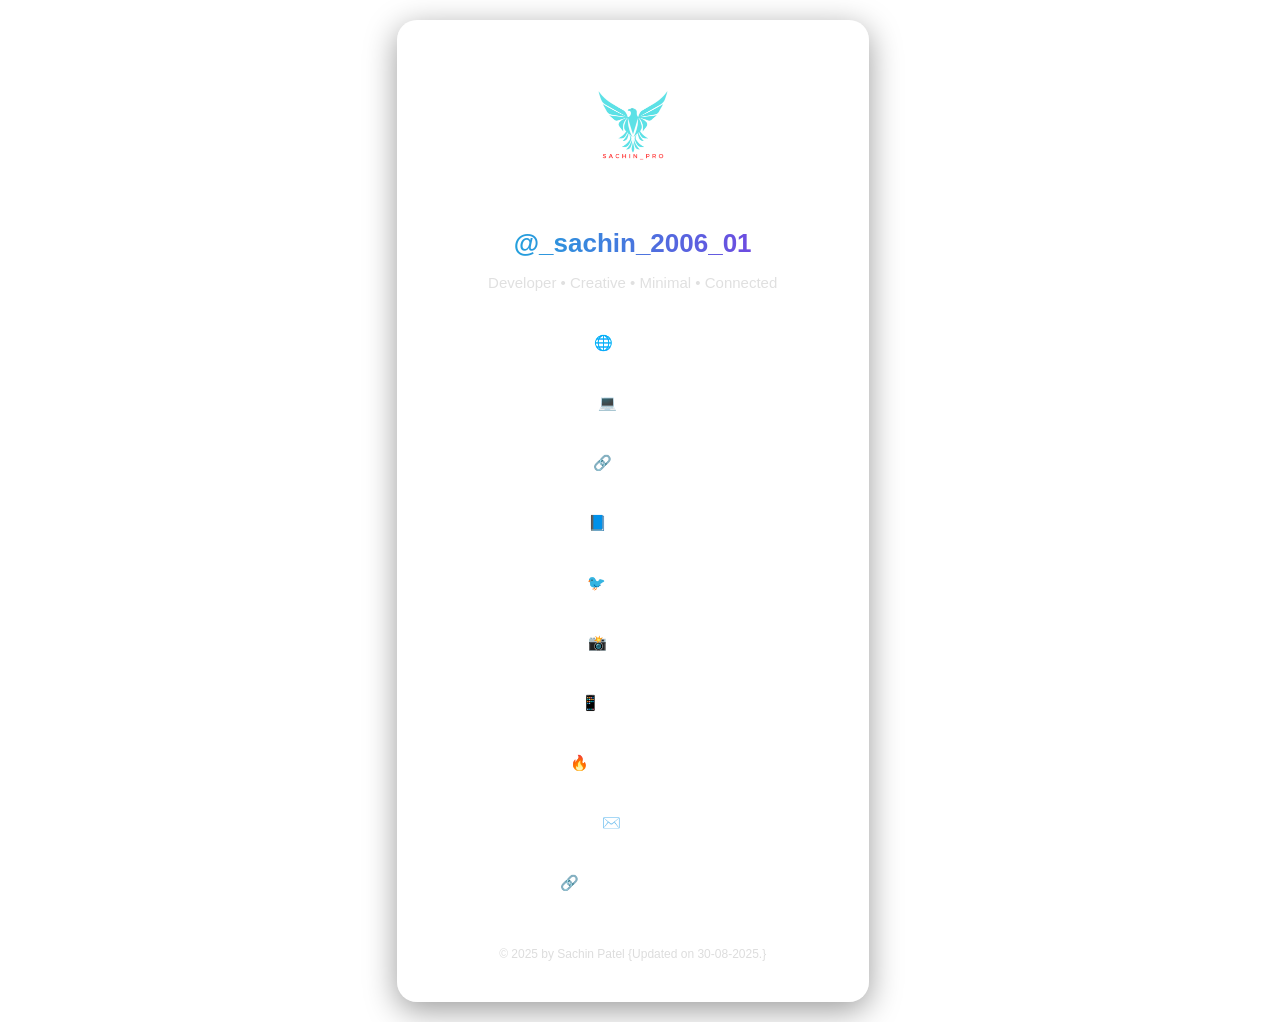
==== index.html @ 963db41b "Updated LinkTree" ====
<!DOCTYPE html>
<html lang="en">
<head>
  <meta charset="UTF-8" />
  <meta name="viewport" content="width=device-width, initial-scale=1.0"/>
  <link rel="icon" href="/images/sachinpro.png">
  <title>Sachin's || Linktree</title>
  <meta name="theme-color" content="#06c1db">
  <style>
    body {
      margin: 0;
      font-family: 'Segoe UI', sans-serif;
      background: url("https://images.unsplash.com/photo-1503264116251-35a269479413?auto=format&fit=crop&w=1920&q=80") no-repeat center center/cover;
      min-height: 100vh;
      display: flex;
      justify-content: center;
      align-items: center;
      color: #fff;
      padding: 20px;
    }

    .container {
      width: 100%;
      max-width: 420px;
      text-align: center;
      padding: 40px 25px;
      border-radius: 20px;
      background: rgba(255, 255, 255, 0.1);
      backdrop-filter: blur(12px);
      -webkit-backdrop-filter: blur(12px);
      box-shadow: 0 8px 32px rgba(0,0,0,0.4);
      border: 1px solid rgba(255, 255, 255, 0.2);
    }

    .avatar {
      width: 130px;
      height: 130px;
      border-radius: 50%;
      border: 3px solid rgba(255, 255, 255, 0.6);
      margin-bottom: 15px;
      transition: transform 0.3s ease;
    }
    .avatar:hover {
      transform: scale(1.05);
    }

    h1 {
      font-size: 26px;
      margin: 12px 0;
      background: linear-gradient(90deg,#06c1db,#8a2be2);
      -webkit-background-clip: text;
      -webkit-text-fill-color: transparent;
    }

    .bio {
      font-size: 15px;
      margin-bottom: 28px;
      color: #e0e0e0;
    }

    .link, .share-btn {
      display: block;
      background: rgba(255, 255, 255, 0.12);
      color: #fff;
      text-decoration: none;
      padding: 14px;
      margin: 12px 0;
      border-radius: 12px;
      backdrop-filter: blur(6px);
      border: 1px solid rgba(255,255,255,0.3);
      transition: all 0.3s ease;
      font-weight: 500;
      font-size: 15px;
    }

    .link:hover, .share-btn:hover {
      background: rgba(255, 255, 255, 0.3);
      color: #000;
      box-shadow: 0 4px 15px rgba(255,255,255,0.3);
      transform: translateY(-2px);
    }

    .footer {
      margin-top: 40px;
      font-size: 12px;
      color: #ddd;
    }

    .message {
      margin-top: 10px;
      font-size: 13px;
      color: #90ee90;
      display: none;
    }

    a {
      color: inherit;
      text-decoration: none;
    }

    /* Responsive Design */
    @media (max-width: 768px) {
      .container {
        max-width: 90%;
        padding: 30px 20px;
      }
      .avatar {
        width: 110px;
        height: 110px;
      }
      h1 {
        font-size: 22px;
      }
      .link, .share-btn {
        font-size: 14px;
        padding: 12px;
      }
    }

    @media (max-width: 480px) {
      body {
        padding: 15px;
      }
      .container {
        padding: 25px 15px;
        border-radius: 15px;
      }
      .avatar {
        width: 95px;
        height: 95px;
      }
      h1 {
        font-size: 20px;
      }
      .bio {
        font-size: 13px;
      }
      .link, .share-btn {
        font-size: 13px;
        padding: 10px;
        margin: 10px 0;
      }
      .footer {
        font-size: 11px;
      }
    }
  </style>
</head>
<body>
  <div class="container">
    <img src="/images/sachinpro.png" alt="Profile Picture" class="avatar" />
    <a href="https://www.instagram.com/_sachin_2006_01/"><h1>@_sachin_2006_01</h1></a>
    <p class="bio">Developer • Creative • Minimal • Connected</p>

    <a class="link" href="https://sachinpro.surge.sh/" target="_blank">🌐 Portfolio</a>
    <a class="link" href="https://github.com/MOCO-SN" target="_blank">💻 GitHub</a>
    <a class="link" href="https://www.linkedin.com/in/sachin-patel-b5106a295/" target="_blank">🔗 LinkedIn</a>
    <a class="link" href="https://www.facebook.com/sachin148921/" target="_blank">📘 Facebook</a>
    <a class="link" href="https://www.facebook.com/sachin148921/" target="_blank">🐦 Twitter (X)</a>
    <a class="link" href="https://www.instagram.com/_sachin_2006_01/" target="_blank">📸 Instagram</a>
    <a class="link" href="https://sachinsoft.surge.sh/" target="_blank">📱 Applications</a>
    <a class="link" href="https://sachinsoft.surge.sh/Smart_Cheat_Website" target="_blank">🔥 Free Fire Mods</a>
    <a class="link" href="mailto:sachinpatel34241@gmail.com">✉️ Email</a>

    <!-- Share Button -->
    <div class="share-btn" onclick="shareLink()">🔗 Share My Linktree</div>
    <div class="message" id="copyMessage">Link copied to clipboard!</div>

    <div class="footer">
      &copy; 2025 by Sachin Patel {Updated on 30-08-2025.}
    </div>
  </div>
~`
  <script>
    function shareLink() {
      const shareUrl = "https://snlink.surge.sh";
      navigator.clipboard.writeText(shareUrl).then(() => {
        const msg = document.getElementById('copyMessage');
        msg.style.display = 'block';
        setTimeout(() => {
          msg.style.display = 'none';
        }, 2000);
        alert("👍 Copied Successfully!");
      });
    }
  </script>
</body>
</html>
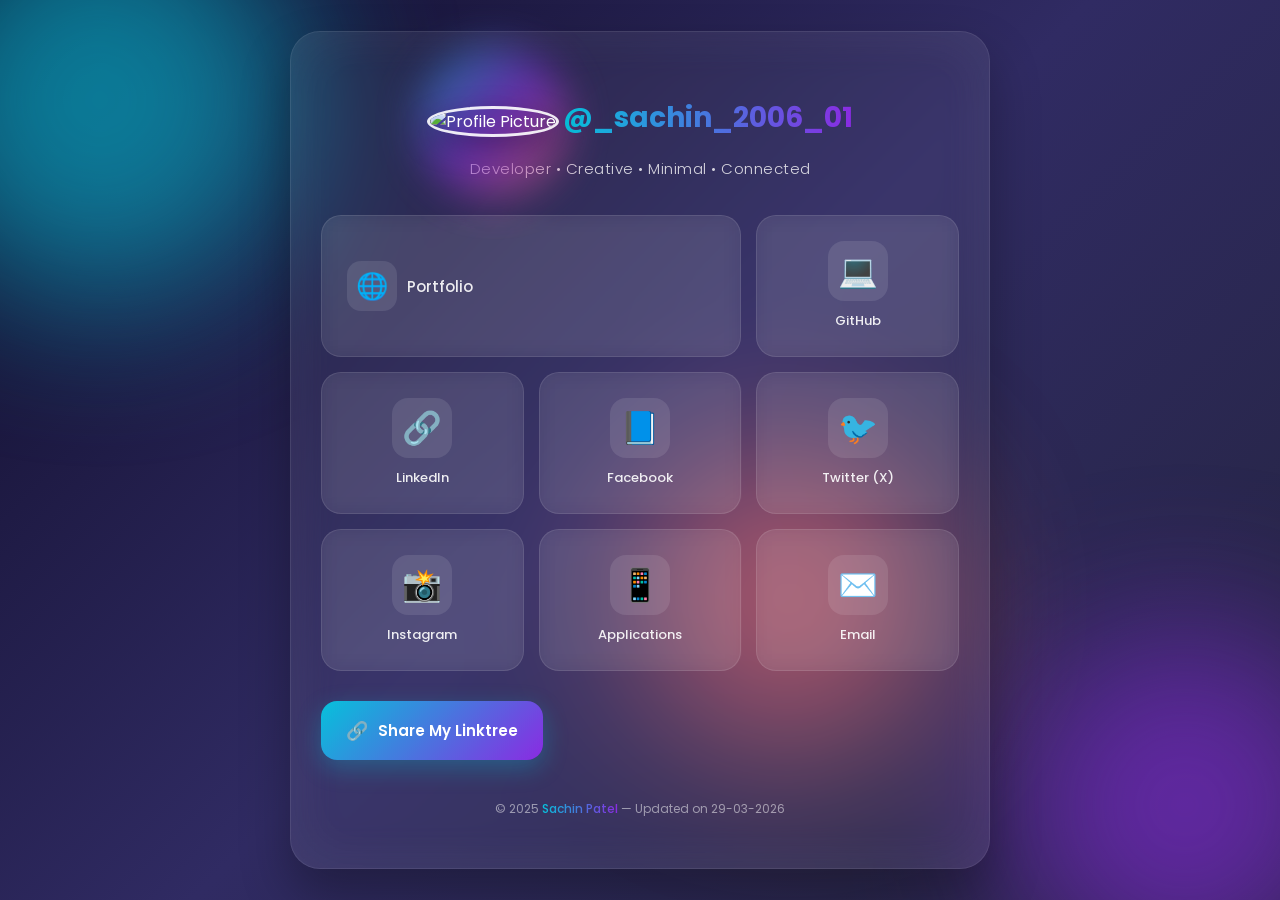
==== commit 04ebeba5: "ui improve" ====
--- a/index.html
+++ b/index.html
@@ -3,94 +3,336 @@
 <head>
   <meta charset="UTF-8" />
   <meta name="viewport" content="width=device-width, initial-scale=1.0"/>
-  <link rel="icon" href="/images/sachinpro.png">
+  <link rel="icon" href="https://www.mocosn.in/favicon.png">
   <title>Sachin's || Linktree</title>
-  <meta name="theme-color" content="#06c1db">
+  <meta name="theme-color" content="#0f0c29">
+  <link rel="preconnect" href="https://fonts.googleapis.com">
+  <link rel="preconnect" href="https://fonts.gstatic.com" crossorigin>
+  <link href="https://fonts.googleapis.com/css2?family=Poppins:wght@300;400;500;600;700&display=swap" rel="stylesheet">
   <style>
+    * {
+      margin: 0;
+      padding: 0;
+      box-sizing: border-box;
+    }
+
     body {
-      margin: 0;
-      font-family: 'Segoe UI', sans-serif;
-      background: url("https://images.unsplash.com/photo-1503264116251-35a269479413?auto=format&fit=crop&w=1920&q=80") no-repeat center center/cover;
+      font-family: 'Poppins', sans-serif;
+      background: linear-gradient(135deg, #0f0c29 0%, #302b63 50%, #24243e 100%);
       min-height: 100vh;
       display: flex;
       justify-content: center;
       align-items: center;
       color: #fff;
       padding: 20px;
+      overflow-x: hidden;
+    }
+
+    /* Animated Background Orbs */
+    .bg-orbs {
+      position: fixed;
+      top: 0;
+      left: 0;
+      width: 100%;
+      height: 100%;
+      overflow: hidden;
+      z-index: 0;
+      pointer-events: none;
+    }
+
+    .orb {
+      position: absolute;
+      border-radius: 50%;
+      filter: blur(80px);
+      opacity: 0.6;
+      animation: float 8s ease-in-out infinite;
+    }
+
+    .orb-1 {
+      width: 400px;
+      height: 400px;
+      background: #06c1db;
+      top: -100px;
+      left: -100px;
+      animation-delay: 0s;
+    }
+
+    .orb-2 {
+      width: 350px;
+      height: 350px;
+      background: #8a2be2;
+      bottom: -80px;
+      right: -80px;
+      animation-delay: -2s;
+    }
+
+    .orb-3 {
+      width: 300px;
+      height: 300px;
+      background: #ff6b6b;
+      top: 50%;
+      left: 50%;
+      animation-delay: -4s;
+    }
+
+    @keyframes float {
+      0%, 100% {
+        transform: translate(0, 0) scale(1);
+      }
+      33% {
+        transform: translate(30px, -30px) scale(1.1);
+      }
+      66% {
+        transform: translate(-20px, 20px) scale(0.9);
+      }
     }
 
     .container {
+      position: relative;
+      z-index: 1;
       width: 100%;
-      max-width: 420px;
+      max-width: 700px;
       text-align: center;
-      padding: 40px 25px;
-      border-radius: 20px;
-      background: rgba(255, 255, 255, 0.1);
-      backdrop-filter: blur(12px);
-      -webkit-backdrop-filter: blur(12px);
-      box-shadow: 0 8px 32px rgba(0,0,0,0.4);
-      border: 1px solid rgba(255, 255, 255, 0.2);
+      padding: 50px 30px;
+      border-radius: 30px;
+      background: rgba(255, 255, 255, 0.05);
+      backdrop-filter: blur(20px);
+      -webkit-backdrop-filter: blur(20px);
+      box-shadow: 0 25px 50px rgba(0, 0, 0, 0.3),
+                  inset 0 0 60px rgba(255, 255, 255, 0.05);
+      border: 1px solid rgba(255, 255, 255, 0.1);
+    }
+
+    .avatar-wrapper {
+      position: relative;
+      display: inline-block;
+      margin-bottom: 20px;
+    }
+
+    .avatar-glow {
+      position: absolute;
+      top: 50%;
+      left: 50%;
+      transform: translate(-50%, -50%);
+      width: 150px;
+      height: 150px;
+      background: linear-gradient(135deg, #06c1db, #8a2be2, #ff6b6b);
+      border-radius: 50%;
+      filter: blur(20px);
+      opacity: 0.6;
+      animation: pulse-glow 3s ease-in-out infinite;
+    }
+
+    @keyframes pulse-glow {
+      0%, 100% {
+        transform: translate(-50%, -50%) scale(1);
+        opacity: 0.6;
+      }
+      50% {
+        transform: translate(-50%, -50%) scale(1.15);
+        opacity: 0.8;
+      }
     }
 
     .avatar {
       width: 130px;
       height: 130px;
       border-radius: 50%;
-      border: 3px solid rgba(255, 255, 255, 0.6);
-      margin-bottom: 15px;
-      transition: transform 0.3s ease;
-    }
+      border: 3px solid rgba(255, 255, 255, 0.9);
+      position: relative;
+      z-index: 1;
+      transition: transform 0.4s ease, box-shadow 0.4s ease;
+      box-shadow: 0 10px 30px rgba(0, 0, 0, 0.3);
+    }
+
     .avatar:hover {
-      transform: scale(1.05);
-    }
-
-    h1 {
-      font-size: 26px;
-      margin: 12px 0;
-      background: linear-gradient(90deg,#06c1db,#8a2be2);
+      transform: scale(1.08);
+      box-shadow: 0 15px 40px rgba(6, 193, 219, 0.4);
+    }
+
+    .username {
+      position: relative;
+      display: inline-block;
+    }
+
+    .username h1 {
+      font-size: 28px;
+      font-weight: 700;
+      margin: 15px 0 5px;
+      background: linear-gradient(90deg, #06c1db, #8a2be2, #ff6b6b);
+      background-size: 200% auto;
       -webkit-background-clip: text;
       -webkit-text-fill-color: transparent;
+      animation: gradient-shift 4s ease infinite;
+    }
+
+    @keyframes gradient-shift {
+      0%, 100% { background-position: 0% center; }
+      50% { background-position: 200% center; }
+    }
+
+    .username a:hover h1 {
+      animation: gradient-shift 1s ease infinite;
     }
 
     .bio {
       font-size: 15px;
-      margin-bottom: 28px;
-      color: #e0e0e0;
-    }
-
-    .link, .share-btn {
-      display: block;
-      background: rgba(255, 255, 255, 0.12);
+      margin-bottom: 35px;
+      color: rgba(255, 255, 255, 0.8);
+      font-weight: 300;
+      letter-spacing: 0.5px;
+    }
+
+    /* Grid Layout */
+    .links-grid {
+      display: grid;
+      grid-template-columns: repeat(3, 1fr);
+      gap: 15px;
+      margin-bottom: 30px;
+    }
+
+    .link {
+      position: relative;
+      display: flex;
+      flex-direction: column;
+      align-items: center;
+      justify-content: center;
+      gap: 10px;
+      background: rgba(255, 255, 255, 0.08);
       color: #fff;
       text-decoration: none;
-      padding: 14px;
-      margin: 12px 0;
-      border-radius: 12px;
-      backdrop-filter: blur(6px);
-      border: 1px solid rgba(255,255,255,0.3);
+      padding: 25px 15px;
+      border-radius: 20px;
+      backdrop-filter: blur(10px);
+      border: 1px solid rgba(255, 255, 255, 0.1);
       transition: all 0.3s ease;
       font-weight: 500;
+      font-size: 14px;
+      overflow: hidden;
+    }
+
+    .link::before {
+      content: '';
+      position: absolute;
+      top: 0;
+      left: -100%;
+      width: 100%;
+      height: 100%;
+      background: linear-gradient(90deg, transparent, rgba(255, 255, 255, 0.1), transparent);
+      transition: left 0.5s ease;
+    }
+
+    .link:hover::before {
+      left: 100%;
+    }
+
+    .link:hover {
+      background: rgba(255, 255, 255, 0.15);
+      transform: translateY(-5px) scale(1.02);
+      border-color: rgba(6, 193, 219, 0.5);
+      box-shadow: 0 10px 30px rgba(6, 193, 219, 0.25);
+    }
+
+    .link-icon {
+      font-size: 32px;
+      width: 60px;
+      height: 60px;
+      display: flex;
+      align-items: center;
+      justify-content: center;
+      background: rgba(255, 255, 255, 0.1);
+      border-radius: 16px;
+      transition: all 0.3s ease;
+    }
+
+    .link:hover .link-icon {
+      background: linear-gradient(135deg, #06c1db, #8a2be2);
+      transform: scale(1.1);
+    }
+
+    .link-text {
+      text-align: center;
+      font-size: 13px;
+      color: rgba(255, 255, 255, 0.9);
+    }
+
+    /* Featured Link - spans 2 columns */
+    .link.featured {
+      grid-column: span 2;
+      flex-direction: row;
+      justify-content: flex-start;
+      padding: 20px 25px;
+    }
+
+    .link.featured .link-icon {
+      width: 50px;
+      height: 50px;
+      font-size: 26px;
+      border-radius: 14px;
+    }
+
+    .link.featured .link-text {
+      text-align: left;
       font-size: 15px;
     }
 
-    .link:hover, .share-btn:hover {
-      background: rgba(255, 255, 255, 0.3);
-      color: #000;
-      box-shadow: 0 4px 15px rgba(255,255,255,0.3);
-      transform: translateY(-2px);
+    .share-btn {
+      position: relative;
+      display: flex;
+      align-items: center;
+      justify-content: center;
+      gap: 10px;
+      background: linear-gradient(135deg, #06c1db, #8a2be2);
+      color: #fff;
+      border: none;
+      padding: 16px 25px;
+      border-radius: 16px;
+      cursor: pointer;
+      font-weight: 600;
+      font-size: 15px;
+      font-family: 'Poppins', sans-serif;
+      transition: all 0.3s ease;
+      box-shadow: 0 8px 25px rgba(6, 193, 219, 0.3);
+      margin-top: 10px;
+    }
+
+    .share-btn:hover {
+      transform: translateY(-3px);
+      box-shadow: 0 12px 35px rgba(6, 193, 219, 0.4);
+    }
+
+    .share-btn:active {
+      transform: translateY(-1px);
+    }
+
+    .share-icon {
+      font-size: 18px;
+    }
+
+    .message {
+      margin-top: 15px;
+      font-size: 14px;
+      color: #90ee90;
+      display: none;
+      animation: fade-in 0.3s ease;
+    }
+
+    @keyframes fade-in {
+      from { opacity: 0; transform: translateY(-10px); }
+      to { opacity: 1; transform: translateY(0); }
     }
 
     .footer {
       margin-top: 40px;
       font-size: 12px;
-      color: #ddd;
-    }
-
-    .message {
-      margin-top: 10px;
-      font-size: 13px;
-      color: #90ee90;
-      display: none;
+      color: rgba(255, 255, 255, 0.5);
+    }
+
+    .footer span {
+      background: linear-gradient(90deg, #06c1db, #8a2be2);
+      -webkit-background-clip: text;
+      -webkit-text-fill-color: transparent;
+      font-weight: 500;
     }
 
     a {
@@ -101,86 +343,192 @@
     /* Responsive Design */
     @media (max-width: 768px) {
       .container {
-        max-width: 90%;
-        padding: 30px 20px;
+        max-width: 95%;
+        padding: 40px 20px;
+      }
+      .links-grid {
+        grid-template-columns: repeat(2, 1fr);
+        gap: 12px;
       }
       .avatar {
         width: 110px;
         height: 110px;
       }
-      h1 {
-        font-size: 22px;
-      }
-      .link, .share-btn {
+      .username h1 {
+        font-size: 24px;
+      }
+      .bio {
         font-size: 14px;
-        padding: 12px;
-      }
-    }
-
-    @media (max-width: 480px) {
+      }
+      .link {
+        padding: 20px 12px;
+        font-size: 13px;
+      }
+      .link-icon {
+        font-size: 28px;
+        width: 55px;
+        height: 55px;
+      }
+      .orb-1 { width: 300px; height: 300px; }
+      .orb-2 { width: 250px; height: 250px; }
+      .orb-3 { width: 200px; height: 200px; }
+    }
+
+    @media (max-width: 520px) {
       body {
         padding: 15px;
       }
       .container {
-        padding: 25px 15px;
-        border-radius: 15px;
+        padding: 30px 15px;
+        border-radius: 25px;
+      }
+      .links-grid {
+        grid-template-columns: repeat(2, 1fr);
+        gap: 10px;
+      }
+      .link.featured {
+        grid-column: span 2;
+        flex-direction: row;
       }
       .avatar {
-        width: 95px;
-        height: 95px;
-      }
-      h1 {
-        font-size: 20px;
+        width: 100px;
+        height: 100px;
+      }
+      .avatar-glow {
+        width: 120px;
+        height: 120px;
+      }
+      .username h1 {
+        font-size: 22px;
       }
       .bio {
         font-size: 13px;
       }
-      .link, .share-btn {
-        font-size: 13px;
-        padding: 10px;
-        margin: 10px 0;
+      .link {
+        padding: 18px 10px;
+        border-radius: 16px;
+      }
+      .link-icon {
+        font-size: 26px;
+        width: 50px;
+        height: 50px;
+        border-radius: 14px;
+      }
+      .link-text {
+        font-size: 12px;
+      }
+      .share-btn {
+        padding: 14px 20px;
+        font-size: 14px;
+        border-radius: 14px;
       }
       .footer {
         font-size: 11px;
+      }
+      .orb {
+        filter: blur(60px);
+      }
+    }
+
+    @media (max-width: 380px) {
+      .links-grid {
+        grid-template-columns: 1fr;
+      }
+      .link.featured {
+        grid-column: span 1;
       }
     }
   </style>
 </head>
 <body>
+  <!-- Animated Background -->
+  <div class="bg-orbs">
+    <div class="orb orb-1"></div>
+    <div class="orb orb-2"></div>
+    <div class="orb orb-3"></div>
+  </div>
+
   <div class="container">
-    <img src="/images/sachinpro.png" alt="Profile Picture" class="avatar" />
-    <a href="https://www.instagram.com/_sachin_2006_01/"><h1>@_sachin_2006_01</h1></a>
+    <div class="avatar-wrapper">
+      <div class="avatar-glow"></div>
+      <img src="https://www.mocosn.in/favicon.png" alt="Profile Picture" class="avatar" />
+    </div>
+    
+    <div class="username">
+      <a href="https://www.instagram.com/_sachin_2006_01/" target="_blank">
+        <h1>@_sachin_2006_01</h1>
+      </a>
+    </div>
     <p class="bio">Developer • Creative • Minimal • Connected</p>
 
-    <a class="link" href="https://sachinpro.surge.sh/" target="_blank">🌐 Portfolio</a>
-    <a class="link" href="https://github.com/MOCO-SN" target="_blank">💻 GitHub</a>
-    <a class="link" href="https://www.linkedin.com/in/sachin-patel-b5106a295/" target="_blank">🔗 LinkedIn</a>
-    <a class="link" href="https://www.facebook.com/sachin148921/" target="_blank">📘 Facebook</a>
-    <a class="link" href="https://www.facebook.com/sachin148921/" target="_blank">🐦 Twitter (X)</a>
-    <a class="link" href="https://www.instagram.com/_sachin_2006_01/" target="_blank">📸 Instagram</a>
-    <a class="link" href="https://sachinsoft.surge.sh/" target="_blank">📱 Applications</a>
-    <a class="link" href="https://sachinsoft.surge.sh/Smart_Cheat_Website" target="_blank">🔥 Free Fire Mods</a>
-    <a class="link" href="mailto:sachinpatel34241@gmail.com">✉️ Email</a>
-
-    <!-- Share Button -->
-    <div class="share-btn" onclick="shareLink()">🔗 Share My Linktree</div>
-    <div class="message" id="copyMessage">Link copied to clipboard!</div>
+    <div class="links-grid">
+      <a class="link featured" href="https://sachinpro.surge.sh/" target="_blank">
+        <span class="link-icon">🌐</span>
+        <span class="link-text">Portfolio</span>
+      </a>
+      <a class="link" href="https://github.com/MOCO-SN" target="_blank">
+        <span class="link-icon">💻</span>
+        <span class="link-text">GitHub</span>
+      </a>
+      <a class="link" href="https://www.linkedin.com/in/sachin-patel-b5106a295/" target="_blank">
+        <span class="link-icon">🔗</span>
+        <span class="link-text">LinkedIn</span>
+      </a>
+      <a class="link" href="https://www.facebook.com/sachin148921/" target="_blank">
+        <span class="link-icon">📘</span>
+        <span class="link-text">Facebook</span>
+      </a>
+      <a class="link" href="https://x.com/SachinPat69151" target="_blank">
+        <span class="link-icon">🐦</span>
+        <span class="link-text">Twitter (X)</span>
+      </a>
+      <a class="link" href="https://www.instagram.com/_sachin_2006_01/" target="_blank">
+        <span class="link-icon">📸</span>
+        <span class="link-text">Instagram</span>
+      </a>
+      <a class="link" href="https://software.mocosn.in/" target="_blank">
+        <span class="link-icon">📱</span>
+        <span class="link-text">Applications</span>
+      </a>
+      <a class="link" href="mailto:sachinpatel34241@gmail.com">
+        <span class="link-icon">✉️</span>
+        <span class="link-text">Email</span>
+      </a>
+    </div>
+
+    <button class="share-btn" onclick="shareLink()">
+      <span class="share-icon">🔗</span>
+      Share My Linktree
+    </button>
+    <div class="message" id="copyMessage">Link copied to clipboard! ✓</div>
 
     <div class="footer">
-      &copy; 2025 by Sachin Patel {Updated on 30-08-2025.}
+      © 2025 <span>Sachin Patel</span> — Updated on 29-03-2026
     </div>
   </div>
-~`
+
   <script>
     function shareLink() {
-      const shareUrl = "https://snlink.surge.sh";
+      const shareUrl = "https://linktree.mocosn.in";
       navigator.clipboard.writeText(shareUrl).then(() => {
         const msg = document.getElementById('copyMessage');
         msg.style.display = 'block';
         setTimeout(() => {
           msg.style.display = 'none';
-        }, 2000);
-        alert("👍 Copied Successfully!");
+        }, 2500);
+      }).catch(() => {
+        // Fallback for older browsers
+        const textArea = document.createElement('textarea');
+        textArea.value = shareUrl;
+        document.body.appendChild(textArea);
+        textArea.select();
+        document.execCommand('copy');
+        document.body.removeChild(textArea);
+        const msg = document.getElementById('copyMessage');
+        msg.style.display = 'block';
+        setTimeout(() => {
+          msg.style.display = 'none';
+        }, 2500);
       });
     }
   </script>
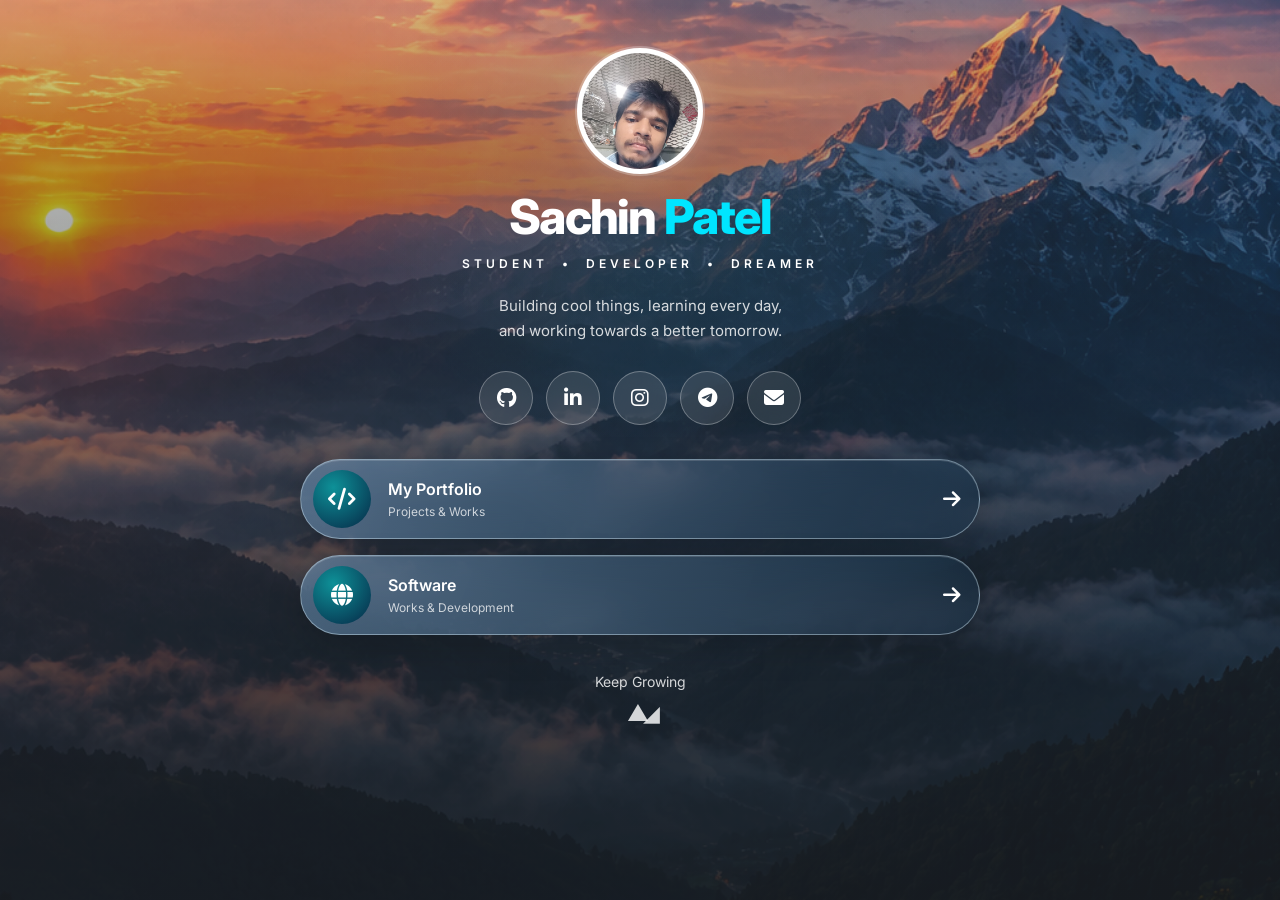
==== commit 42c16ee0: "new update" ====
--- a/index.html
+++ b/index.html
@@ -1,536 +1,300 @@
 <!DOCTYPE html>
 <html lang="en">
+
 <head>
-  <meta charset="UTF-8" />
-  <meta name="viewport" content="width=device-width, initial-scale=1.0"/>
-  <link rel="icon" href="https://www.mocosn.in/favicon.png">
-  <title>Sachin's || Linktree</title>
-  <meta name="theme-color" content="#0f0c29">
+  <meta charset="UTF-8">
+  <meta name="viewport" content="width=device-width, initial-scale=1.0">
+  <meta name="theme-color" content="#071525">
+  <title>Sachin Patel | Linktree</title>
   <link rel="preconnect" href="https://fonts.googleapis.com">
   <link rel="preconnect" href="https://fonts.gstatic.com" crossorigin>
-  <link href="https://fonts.googleapis.com/css2?family=Poppins:wght@300;400;500;600;700&display=swap" rel="stylesheet">
+  <link href="https://fonts.googleapis.com/css2?family=Inter:wght@400;500;600;700;800&display=swap" rel="stylesheet">
+  <link rel="stylesheet" href="https://cdnjs.cloudflare.com/ajax/libs/font-awesome/6.7.2/css/all.min.css">
+
   <style>
     * {
+      box-sizing: border-box
+    }
+
+    :root {
+      --cyan: #00e5ff;
+      --glass: rgba(7, 25, 45, .56);
+      --border: rgba(220, 242, 255, .42)
+    }
+
+    html,
+    body {
       margin: 0;
-      padding: 0;
-      box-sizing: border-box;
+      min-height: 100%;
+      font-family: Inter, Arial, sans-serif;
+      color: #fff;
+      background: #dcdee018;
     }
 
     body {
-      font-family: 'Poppins', sans-serif;
-      background: linear-gradient(135deg, #0f0c29 0%, #302b63 50%, #24243e 100%);
       min-height: 100vh;
+      overflow-x: hidden
+    }
+
+    body:before {
+      content: "";
+      position: fixed;
+      inset: 0;
+      z-index: -3;
+      background: linear-gradient(180deg, rgba(3, 15, 29, .12), rgba(2, 10, 19, .72)),
+        url("./assets/backimg.png") center/cover no-repeat;
+      transform: scale(1.02)
+    }
+
+    body:after {
+      content: "";
+      position: fixed;
+      inset: 0;
+      z-index: -2;
+      pointer-events: none;
+      background: radial-gradient(circle at 50% 15%, rgba(0, 229, 255, .10), transparent 31%),
+        linear-gradient(180deg, rgba(0, 0, 0, .02), rgba(0, 0, 0, .44))
+    }
+
+    .page {
+      width: min(680px, calc(100% - 28px));
+      margin: auto;
+      padding: 48px 0 34px
+    }
+
+    .profile {
+      text-align: center
+    }
+
+    .avatar {
+      width: 126px;
+      height: 126px;
+      margin: 0 auto 19px;
+      padding: 5px;
+      border-radius: 50%;
+      background: #fff;
+      box-shadow: 0 0 0 2px rgba(255, 255, 255, .25), 0 0 32px rgba(255, 255, 255, .20);
+    }
+
+    .avatar img {
+      width: 100%;
+      height: 100%;
+      display: block;
+      object-fit: cover;
+      border-radius: 50%
+    }
+
+    h1 {
+      margin: 0;
+      font-size: clamp(34px, 7vw, 48px);
+      line-height: 1;
+      font-weight: 800;
+      letter-spacing: -1.8px
+    }
+
+    h1 span {
+      color: var(--cyan)
+    }
+
+    .role {
+      margin-top: 15px;
+      font-size: 12px;
+      letter-spacing: 4px;
+      font-weight: 600
+    }
+
+    .bio {
+      max-width: 500px;
+      margin: 23px auto 0;
+      color: rgba(255, 255, 255, .82);
+      font-size: 15px;
+      line-height: 1.65
+    }
+
+    .socials {
       display: flex;
       justify-content: center;
-      align-items: center;
-      color: #fff;
-      padding: 20px;
-      overflow-x: hidden;
-    }
-
-    /* Animated Background Orbs */
-    .bg-orbs {
-      position: fixed;
-      top: 0;
-      left: 0;
-      width: 100%;
-      height: 100%;
-      overflow: hidden;
-      z-index: 0;
-      pointer-events: none;
-    }
-
-    .orb {
-      position: absolute;
+      gap: 13px;
+      margin: 27px 0 34px
+    }
+
+    .socials a {
+      width: 54px;
+      height: 54px;
+      display: grid;
+      place-items: center;
       border-radius: 50%;
-      filter: blur(80px);
-      opacity: 0.6;
-      animation: float 8s ease-in-out infinite;
-    }
-
-    .orb-1 {
-      width: 400px;
-      height: 400px;
-      background: #06c1db;
-      top: -100px;
-      left: -100px;
-      animation-delay: 0s;
-    }
-
-    .orb-2 {
-      width: 350px;
-      height: 350px;
-      background: #8a2be2;
-      bottom: -80px;
-      right: -80px;
-      animation-delay: -2s;
-    }
-
-    .orb-3 {
-      width: 300px;
-      height: 300px;
-      background: #ff6b6b;
-      top: 50%;
-      left: 50%;
-      animation-delay: -4s;
-    }
-
-    @keyframes float {
-      0%, 100% {
-        transform: translate(0, 0) scale(1);
-      }
-      33% {
-        transform: translate(30px, -30px) scale(1.1);
-      }
-      66% {
-        transform: translate(-20px, 20px) scale(0.9);
-      }
-    }
-
-    .container {
-      position: relative;
-      z-index: 1;
-      width: 100%;
-      max-width: 700px;
-      text-align: center;
-      padding: 50px 30px;
-      border-radius: 30px;
-      background: rgba(255, 255, 255, 0.05);
-      backdrop-filter: blur(20px);
-      -webkit-backdrop-filter: blur(20px);
-      box-shadow: 0 25px 50px rgba(0, 0, 0, 0.3),
-                  inset 0 0 60px rgba(255, 255, 255, 0.05);
-      border: 1px solid rgba(255, 255, 255, 0.1);
-    }
-
-    .avatar-wrapper {
-      position: relative;
-      display: inline-block;
-      margin-bottom: 20px;
-    }
-
-    .avatar-glow {
-      position: absolute;
-      top: 50%;
-      left: 50%;
-      transform: translate(-50%, -50%);
-      width: 150px;
-      height: 150px;
-      background: linear-gradient(135deg, #06c1db, #8a2be2, #ff6b6b);
-      border-radius: 50%;
-      filter: blur(20px);
-      opacity: 0.6;
-      animation: pulse-glow 3s ease-in-out infinite;
-    }
-
-    @keyframes pulse-glow {
-      0%, 100% {
-        transform: translate(-50%, -50%) scale(1);
-        opacity: 0.6;
-      }
-      50% {
-        transform: translate(-50%, -50%) scale(1.15);
-        opacity: 0.8;
-      }
-    }
-
-    .avatar {
-      width: 130px;
-      height: 130px;
-      border-radius: 50%;
-      border: 3px solid rgba(255, 255, 255, 0.9);
-      position: relative;
-      z-index: 1;
-      transition: transform 0.4s ease, box-shadow 0.4s ease;
-      box-shadow: 0 10px 30px rgba(0, 0, 0, 0.3);
-    }
-
-    .avatar:hover {
-      transform: scale(1.08);
-      box-shadow: 0 15px 40px rgba(6, 193, 219, 0.4);
-    }
-
-    .username {
-      position: relative;
-      display: inline-block;
-    }
-
-    .username h1 {
-      font-size: 28px;
-      font-weight: 700;
-      margin: 15px 0 5px;
-      background: linear-gradient(90deg, #06c1db, #8a2be2, #ff6b6b);
-      background-size: 200% auto;
-      -webkit-background-clip: text;
-      -webkit-text-fill-color: transparent;
-      animation: gradient-shift 4s ease infinite;
-    }
-
-    @keyframes gradient-shift {
-      0%, 100% { background-position: 0% center; }
-      50% { background-position: 200% center; }
-    }
-
-    .username a:hover h1 {
-      animation: gradient-shift 1s ease infinite;
-    }
-
-    .bio {
-      font-size: 15px;
-      margin-bottom: 35px;
-      color: rgba(255, 255, 255, 0.8);
-      font-weight: 300;
-      letter-spacing: 0.5px;
-    }
-
-    /* Grid Layout */
-    .links-grid {
-      display: grid;
-      grid-template-columns: repeat(3, 1fr);
-      gap: 15px;
-      margin-bottom: 30px;
-    }
-
-    .link {
-      position: relative;
-      display: flex;
-      flex-direction: column;
-      align-items: center;
-      justify-content: center;
-      gap: 10px;
-      background: rgba(255, 255, 255, 0.08);
       color: #fff;
       text-decoration: none;
-      padding: 25px 15px;
-      border-radius: 20px;
-      backdrop-filter: blur(10px);
-      border: 1px solid rgba(255, 255, 255, 0.1);
-      transition: all 0.3s ease;
-      font-weight: 500;
-      font-size: 14px;
-      overflow: hidden;
-    }
-
-    .link::before {
-      content: '';
-      position: absolute;
-      top: 0;
-      left: -100%;
-      width: 100%;
-      height: 100%;
-      background: linear-gradient(90deg, transparent, rgba(255, 255, 255, 0.1), transparent);
-      transition: left 0.5s ease;
-    }
-
-    .link:hover::before {
-      left: 100%;
-    }
-
-    .link:hover {
-      background: rgba(255, 255, 255, 0.15);
-      transform: translateY(-5px) scale(1.02);
-      border-color: rgba(6, 193, 219, 0.5);
-      box-shadow: 0 10px 30px rgba(6, 193, 219, 0.25);
-    }
-
-    .link-icon {
-      font-size: 32px;
-      width: 60px;
-      height: 60px;
+      font-size: 20px;
+      border: 1px solid rgba(255, 255, 255, .3);
+      background: rgba(255, 255, 255, .10);
+      backdrop-filter: blur(14px);
+      -webkit-backdrop-filter: blur(14px);
+      transition: .25s ease
+    }
+
+    .socials a:hover {
+      transform: translateY(-5px);
+      border-color: var(--cyan);
+      color: var(--cyan)
+    }
+
+    .links {
+      display: grid;
+      gap: 16px
+    }
+
+    .link {
+      min-height: 78px;
       display: flex;
       align-items: center;
-      justify-content: center;
-      background: rgba(255, 255, 255, 0.1);
-      border-radius: 16px;
-      transition: all 0.3s ease;
-    }
-
-    .link:hover .link-icon {
-      background: linear-gradient(135deg, #06c1db, #8a2be2);
-      transform: scale(1.1);
-    }
-
-    .link-text {
+      gap: 17px;
+      padding: 10px 18px 10px 12px;
+      color: #fff;
+      text-decoration: none;
+      border: 1px solid var(--border);
+      border-radius: 42px;
+      background: linear-gradient(110deg, rgba(131, 180, 224, 0.441), rgba(23, 49, 72, 0.48));
+      backdrop-filter: blur(17px);
+      -webkit-backdrop-filter: blur(17px);
+      box-shadow: inset 0 1px rgba(255, 255, 255, .14), 0 12px 35px rgba(0, 0, 0, .18);
+      transition: .25s ease
+    }
+
+    .link:hover {
+      transform: translateY(-3px) scale(1.01);
+      border-color: rgba(0, 229, 255, .75)
+    }
+
+    .icon {
+      flex: 0 0 58px;
+      width: 58px;
+      height: 58px;
+      display: grid;
+      place-items: center;
+      border-radius: 50%;
+      background: radial-gradient(circle at 35% 30%, #0e9198, #062846);
+      font-size: 22px
+    }
+
+    .copy {
+      min-width: 0;
+      flex: 1
+    }
+
+    .copy strong {
+      display: block;
+      font-size: 16px;
+      font-weight: 600
+    }
+
+    .copy small {
+      display: block;
+      margin-top: 5px;
+      color: rgba(255, 255, 255, .74);
+      font-size: 12px
+    }
+
+    .arrow {
+      font-size: 20px;
+      transition: .25s
+    }
+
+    .link:hover .arrow {
+      transform: translateX(5px);
+      color: var(--cyan)
+    }
+
+    footer {
       text-align: center;
-      font-size: 13px;
-      color: rgba(255, 255, 255, 0.9);
-    }
-
-    /* Featured Link - spans 2 columns */
-    .link.featured {
-      grid-column: span 2;
-      flex-direction: row;
-      justify-content: flex-start;
-      padding: 20px 25px;
-    }
-
-    .link.featured .link-icon {
-      width: 50px;
-      height: 50px;
-      font-size: 26px;
-      border-radius: 14px;
-    }
-
-    .link.featured .link-text {
-      text-align: left;
-      font-size: 15px;
-    }
-
-    .share-btn {
-      position: relative;
-      display: flex;
-      align-items: center;
-      justify-content: center;
-      gap: 10px;
-      background: linear-gradient(135deg, #06c1db, #8a2be2);
-      color: #fff;
-      border: none;
-      padding: 16px 25px;
-      border-radius: 16px;
-      cursor: pointer;
-      font-weight: 600;
-      font-size: 15px;
-      font-family: 'Poppins', sans-serif;
-      transition: all 0.3s ease;
-      box-shadow: 0 8px 25px rgba(6, 193, 219, 0.3);
+      margin-top: 38px;
+      color: rgba(255, 255, 255, .82);
+      font-size: 14px
+    }
+
+    .mountain {
       margin-top: 10px;
-    }
-
-    .share-btn:hover {
-      transform: translateY(-3px);
-      box-shadow: 0 12px 35px rgba(6, 193, 219, 0.4);
-    }
-
-    .share-btn:active {
-      transform: translateY(-1px);
-    }
-
-    .share-icon {
-      font-size: 18px;
-    }
-
-    .message {
-      margin-top: 15px;
-      font-size: 14px;
-      color: #90ee90;
-      display: none;
-      animation: fade-in 0.3s ease;
-    }
-
-    @keyframes fade-in {
-      from { opacity: 0; transform: translateY(-10px); }
-      to { opacity: 1; transform: translateY(0); }
-    }
-
-    .footer {
-      margin-top: 40px;
-      font-size: 12px;
-      color: rgba(255, 255, 255, 0.5);
-    }
-
-    .footer span {
-      background: linear-gradient(90deg, #06c1db, #8a2be2);
-      -webkit-background-clip: text;
-      -webkit-text-fill-color: transparent;
-      font-weight: 500;
-    }
-
-    a {
-      color: inherit;
-      text-decoration: none;
-    }
-
-    /* Responsive Design */
-    @media (max-width: 768px) {
-      .container {
-        max-width: 95%;
-        padding: 40px 20px;
-      }
-      .links-grid {
-        grid-template-columns: repeat(2, 1fr);
-        gap: 12px;
-      }
+      font-size: 22px;
+      letter-spacing: -6px
+    }
+
+    @media(max-width:520px) {
+      .page {
+        padding-top: 32px
+      }
+
       .avatar {
-        width: 110px;
-        height: 110px;
-      }
-      .username h1 {
-        font-size: 24px;
-      }
-      .bio {
-        font-size: 14px;
-      }
+        width: 108px;
+        height: 108px
+      }
+
+      .role {
+        letter-spacing: 2.5px;
+        font-size: 10px
+      }
+
+      .socials a {
+        width: 49px;
+        height: 49px
+      }
+
       .link {
-        padding: 20px 12px;
-        font-size: 13px;
-      }
-      .link-icon {
-        font-size: 28px;
-        width: 55px;
-        height: 55px;
-      }
-      .orb-1 { width: 300px; height: 300px; }
-      .orb-2 { width: 250px; height: 250px; }
-      .orb-3 { width: 200px; height: 200px; }
-    }
-
-    @media (max-width: 520px) {
-      body {
-        padding: 15px;
-      }
-      .container {
-        padding: 30px 15px;
-        border-radius: 25px;
-      }
-      .links-grid {
-        grid-template-columns: repeat(2, 1fr);
-        gap: 10px;
-      }
-      .link.featured {
-        grid-column: span 2;
-        flex-direction: row;
-      }
-      .avatar {
-        width: 100px;
-        height: 100px;
-      }
-      .avatar-glow {
-        width: 120px;
-        height: 120px;
-      }
-      .username h1 {
-        font-size: 22px;
-      }
-      .bio {
-        font-size: 13px;
-      }
-      .link {
-        padding: 18px 10px;
-        border-radius: 16px;
-      }
-      .link-icon {
-        font-size: 26px;
-        width: 50px;
-        height: 50px;
-        border-radius: 14px;
-      }
-      .link-text {
-        font-size: 12px;
-      }
-      .share-btn {
-        padding: 14px 20px;
-        font-size: 14px;
-        border-radius: 14px;
-      }
-      .footer {
-        font-size: 11px;
-      }
-      .orb {
-        filter: blur(60px);
-      }
-    }
-
-    @media (max-width: 380px) {
-      .links-grid {
-        grid-template-columns: 1fr;
-      }
-      .link.featured {
-        grid-column: span 1;
+        min-height: 72px
+      }
+
+      .icon {
+        flex-basis: 52px;
+        width: 52px;
+        height: 52px
       }
     }
   </style>
 </head>
+
 <body>
-  <!-- Animated Background -->
-  <div class="bg-orbs">
-    <div class="orb orb-1"></div>
-    <div class="orb orb-2"></div>
-    <div class="orb orb-3"></div>
-  </div>
-
-  <div class="container">
-    <div class="avatar-wrapper">
-      <div class="avatar-glow"></div>
-      <img src="https://www.mocosn.in/favicon.png" alt="Profile Picture" class="avatar" />
-    </div>
-    
-    <div class="username">
-      <a href="https://www.instagram.com/_sachin_2006_01/" target="_blank">
-        <h1>@_sachin_2006_01</h1>
+  <main class="page">
+    <section class="profile">
+      <div class="avatar"><img src="./images/profile.jpg" alt="Sachin Patel"></div>
+      <h1>Sachin <span>Patel</span></h1>
+      <div class="role">STUDENT &nbsp;•&nbsp; DEVELOPER &nbsp;•&nbsp; DREAMER</div>
+      <p class="bio">Building cool things, learning every day,<br>and working towards a better tomorrow.</p>
+
+      <nav class="socials" aria-label="Social links">
+        <a href="https://github.com/MOCO-SN" target="_blank"><i class="fa-brands fa-github"></i></a>
+        <a href="https://www.linkedin.com/in/sachin-patel-b5106a295/" target="_blank"><i class="fa-brands fa-linkedin-in"></i></a>
+        <a href="https://www.instagram.com/_sachin_2006_01/" target="_blank"><i class="fa-brands fa-instagram"></i></a>
+        <a href="https://t.me/cryomoco" target="_blank"><i class="fa-brands fa-telegram"></i></a>
+        <a href="mailto:mocosnlove@gmail.com"><i class="fa-solid fa-envelope"></i></a>
+      </nav>
+    </section>
+
+    <section class="links">
+      <a class="link" href="https://www.mocosn.in" target="_blank">
+        <span class="icon"><i class="fa-solid fa-code"></i></span>
+        <span class="copy"><strong>My Portfolio</strong><small>Projects &amp; Works</small></span>
+        <i class="fa-solid fa-arrow-right arrow"></i>
       </a>
-    </div>
-    <p class="bio">Developer • Creative • Minimal • Connected</p>
-
-    <div class="links-grid">
-      <a class="link featured" href="https://sachinpro.surge.sh/" target="_blank">
-        <span class="link-icon">🌐</span>
-        <span class="link-text">Portfolio</span>
+      <a class="link" href="https://software.mocosn.in" target="_blank">
+        <span class="icon"><i class="fa-solid fa-globe"></i></span>
+        <span class="copy"><strong>Software</strong><small>Works &amp; Development</small></span>
+        <i class="fa-solid fa-arrow-right arrow"></i>
       </a>
-      <a class="link" href="https://github.com/MOCO-SN" target="_blank">
-        <span class="link-icon">💻</span>
-        <span class="link-text">GitHub</span>
-      </a>
-      <a class="link" href="https://www.linkedin.com/in/sachin-patel-b5106a295/" target="_blank">
-        <span class="link-icon">🔗</span>
-        <span class="link-text">LinkedIn</span>
-      </a>
-      <a class="link" href="https://www.facebook.com/sachin148921/" target="_blank">
-        <span class="link-icon">📘</span>
-        <span class="link-text">Facebook</span>
-      </a>
-      <a class="link" href="https://x.com/SachinPat69151" target="_blank">
-        <span class="link-icon">🐦</span>
-        <span class="link-text">Twitter (X)</span>
-      </a>
-      <a class="link" href="https://www.instagram.com/_sachin_2006_01/" target="_blank">
-        <span class="link-icon">📸</span>
-        <span class="link-text">Instagram</span>
-      </a>
-      <a class="link" href="https://software.mocosn.in/" target="_blank">
-        <span class="link-icon">📱</span>
-        <span class="link-text">Applications</span>
-      </a>
-      <a class="link" href="mailto:sachinpatel34241@gmail.com">
-        <span class="link-icon">✉️</span>
-        <span class="link-text">Email</span>
-      </a>
-    </div>
-
-    <button class="share-btn" onclick="shareLink()">
-      <span class="share-icon">🔗</span>
-      Share My Linktree
-    </button>
-    <div class="message" id="copyMessage">Link copied to clipboard! ✓</div>
-
-    <div class="footer">
-      © 2025 <span>Sachin Patel</span> — Updated on 29-03-2026
-    </div>
-  </div>
+    </section>
+
+    <footer>Keep Growing<div class="mountain">▲◢</div>
+    </footer>
+  </main>
 
   <script>
-    function shareLink() {
-      const shareUrl = "https://linktree.mocosn.in";
-      navigator.clipboard.writeText(shareUrl).then(() => {
-        const msg = document.getElementById('copyMessage');
-        msg.style.display = 'block';
-        setTimeout(() => {
-          msg.style.display = 'none';
-        }, 2500);
-      }).catch(() => {
-        // Fallback for older browsers
-        const textArea = document.createElement('textarea');
-        textArea.value = shareUrl;
-        document.body.appendChild(textArea);
-        textArea.select();
-        document.execCommand('copy');
-        document.body.removeChild(textArea);
-        const msg = document.getElementById('copyMessage');
-        msg.style.display = 'block';
-        setTimeout(() => {
-          msg.style.display = 'none';
-        }, 2500);
-      });
-    }
+    document.querySelectorAll(".link").forEach((el, i) => {
+      el.style.opacity = "0"; el.style.transform = "translateY(16px)";
+      setTimeout(() => {
+        el.style.transition = "opacity .5s ease,transform .5s ease";
+        el.style.opacity = "1"; el.style.transform = "translateY(0)";
+      }, 120 + i * 70);
+    });
   </script>
 </body>
-</html>
+
+</html>
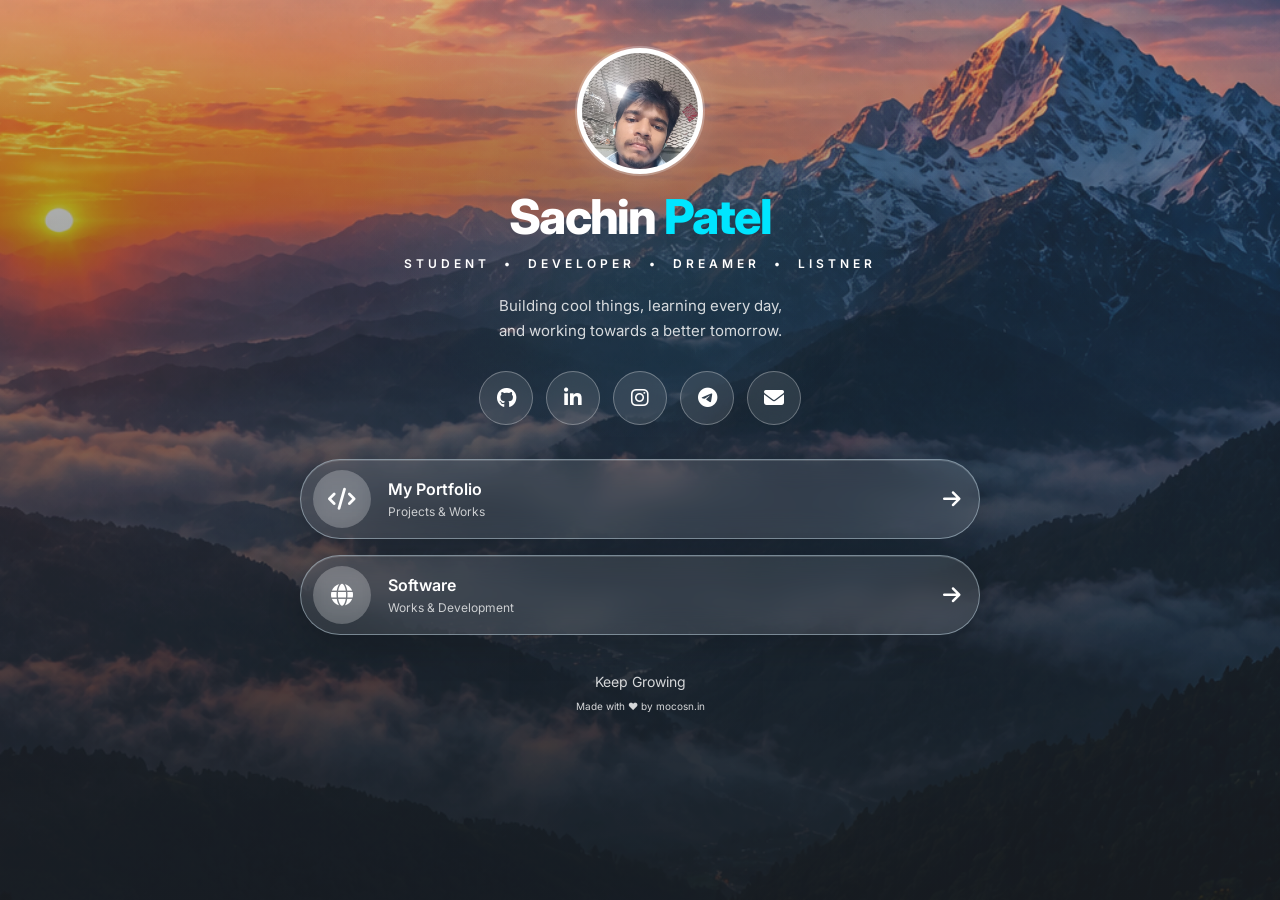
==== commit 3fb84303: "pich updated" ====
--- a/index.html
+++ b/index.html
@@ -155,16 +155,16 @@
       text-decoration: none;
       border: 1px solid var(--border);
       border-radius: 42px;
-      background: linear-gradient(110deg, rgba(131, 180, 224, 0.441), rgba(23, 49, 72, 0.48));
-      backdrop-filter: blur(17px);
-      -webkit-backdrop-filter: blur(17px);
+      background: rgba(255, 255, 255, .10);
+      backdrop-filter: blur(14px);
       box-shadow: inset 0 1px rgba(255, 255, 255, .14), 0 12px 35px rgba(0, 0, 0, .18);
       transition: .25s ease
     }
 
     .link:hover {
+      box-shadow: 0px 0px 10px white;
       transform: translateY(-3px) scale(1.01);
-      border-color: rgba(0, 229, 255, .75)
+      border-color: rgba(254, 254, 254, 0.75)
     }
 
     .icon {
@@ -174,7 +174,8 @@
       display: grid;
       place-items: center;
       border-radius: 50%;
-      background: radial-gradient(circle at 35% 30%, #0e9198, #062846);
+      backdrop-filter: blur(10px);
+      background: rgba(255, 255, 255, 0.197);
       font-size: 22px
     }
 
@@ -215,8 +216,7 @@
 
     .mountain {
       margin-top: 10px;
-      font-size: 22px;
-      letter-spacing: -6px
+      font-size: 10px;
     }
 
     @media(max-width:520px) {
@@ -257,7 +257,7 @@
     <section class="profile">
       <div class="avatar"><img src="./images/profile.jpg" alt="Sachin Patel"></div>
       <h1>Sachin <span>Patel</span></h1>
-      <div class="role">STUDENT &nbsp;•&nbsp; DEVELOPER &nbsp;•&nbsp; DREAMER</div>
+      <div class="role">STUDENT &nbsp;•&nbsp; DEVELOPER &nbsp;•&nbsp; DREAMER  &nbsp;•&nbsp; LISTNER</div>
       <p class="bio">Building cool things, learning every day,<br>and working towards a better tomorrow.</p>
 
       <nav class="socials" aria-label="Social links">
@@ -282,7 +282,7 @@
       </a>
     </section>
 
-    <footer>Keep Growing<div class="mountain">▲◢</div>
+    <footer>Keep Growing<div class="mountain">Made with ❤️ by mocosn.in</div>
     </footer>
   </main>
 
